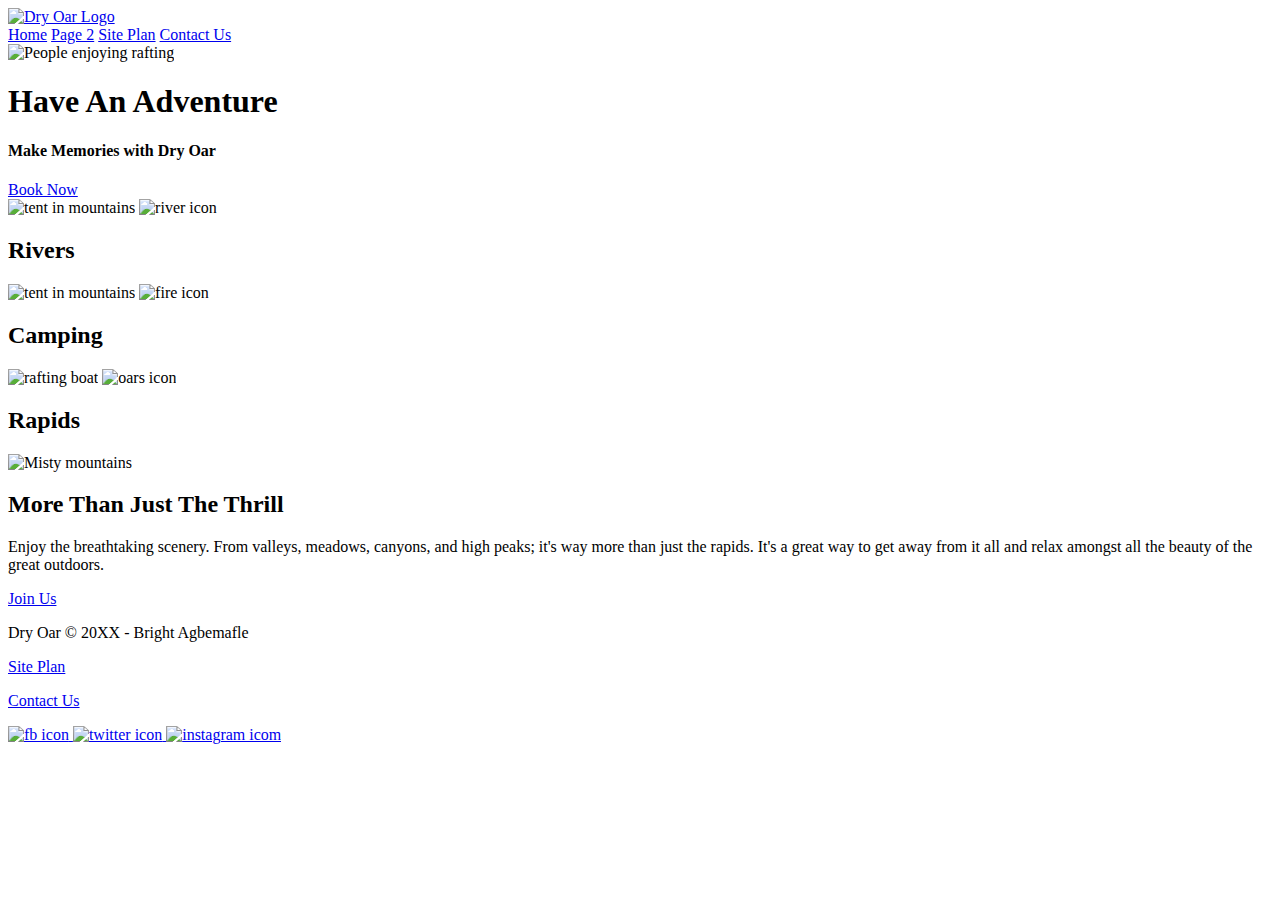
==== wwr/index.html @ ba664ca0 "Added a Home page" ====
<!DOCTYPE html>
<html lang="en">
<head>
    <meta charset="UTF-8">
    <meta name="viewport" content="width=device-width, initial-scale=1.0">
    <title>Whitewater Rafting Vacations | Dry Oar Boating | Home</title>
</head>
<body>
    <header>
        <a id="logo_link" href="index.html" >
            <img class="logo" src="images/logo.png" alt="Dry Oar Logo">
        </a>
        <nav>
            <a href="index.html">Home</a>
            <a href="#">Page 2</a>
            <a href="site-plan-rafting.html">Site Plan</a>
            <a href="contactus.html">Contact Us</a>
        </nav>
    </header>
    <div id="hero">
        <div id="hero-box">
            <img id="hero-img" src="images/hero.png" alt="People enjoying rafting">
        </div>
        <section id="hero-msg">
            <h1 class="home-title">Have An Adventure</h1>
            <h4> Make Memories with Dry Oar </h4>
            <div class="button-box">
                <a class="book" href="contactus.html">Book Now</a>
            </div>
        </section>
    </div>
    <main class="home-grid">
        <section class="rivers-card">
            <img class="card-img" src="images/rivers.jpg" alt="tent in mountains">
            <img class="icon" src="images/river_icon.png" alt="river icon">
            <h2>Rivers</h2>
        </section>
        <section class="camping-card">
            <img class="card-img" src="images/camping.jpg" alt="tent in mountains">
            <img class="icon" src="images/fire_icon.png" alt="fire icon">
            <h2>Camping</h2>
        </section>
        <section class="rapids-card">
            <img class="card-img" src="images/rapids.jpg" alt="rafting boat">
            <img class="icon" src="images/oars.png" alt="oars icon">
            <h2>Rapids</h2>
        </section>
        <img class="mountains" src="images/mountains.jpg" alt="Misty mountains">
        <section class="msg">
            <h2>More Than Just The Thrill</h2>
            <p>Enjoy the breathtaking scenery. From valleys, meadows, canyons, and high peaks; it's way more than just the rapids. It's a great way to get away from it all and relax amongst all the beauty of the great outdoors. </p>
            <a class="join" href="rivers.html">Join Us</a>
        </section>
    </main>
    <footer>
        <p>Dry Oar &copy; 20XX - Bright Agbemafle</p>
        <p><a href="site-plan-rafting.html">Site Plan</a></p>
        <p><a href="contactus.html">Contact Us</a></p>
        <div class="social">
            <a href="https://facebook.com">
                <img src="images/facebook.png" alt="fb icon">
            </a>
            <a href="https://twitter.com">
                <img src="images/twitter.png" alt="twitter icon">
            </a>
            <a href="https://instagram.com">
                <img src="images/instagram.png" alt="instagram icom">
            </a>
        </div>
    </footer>
    
</body>
</html>
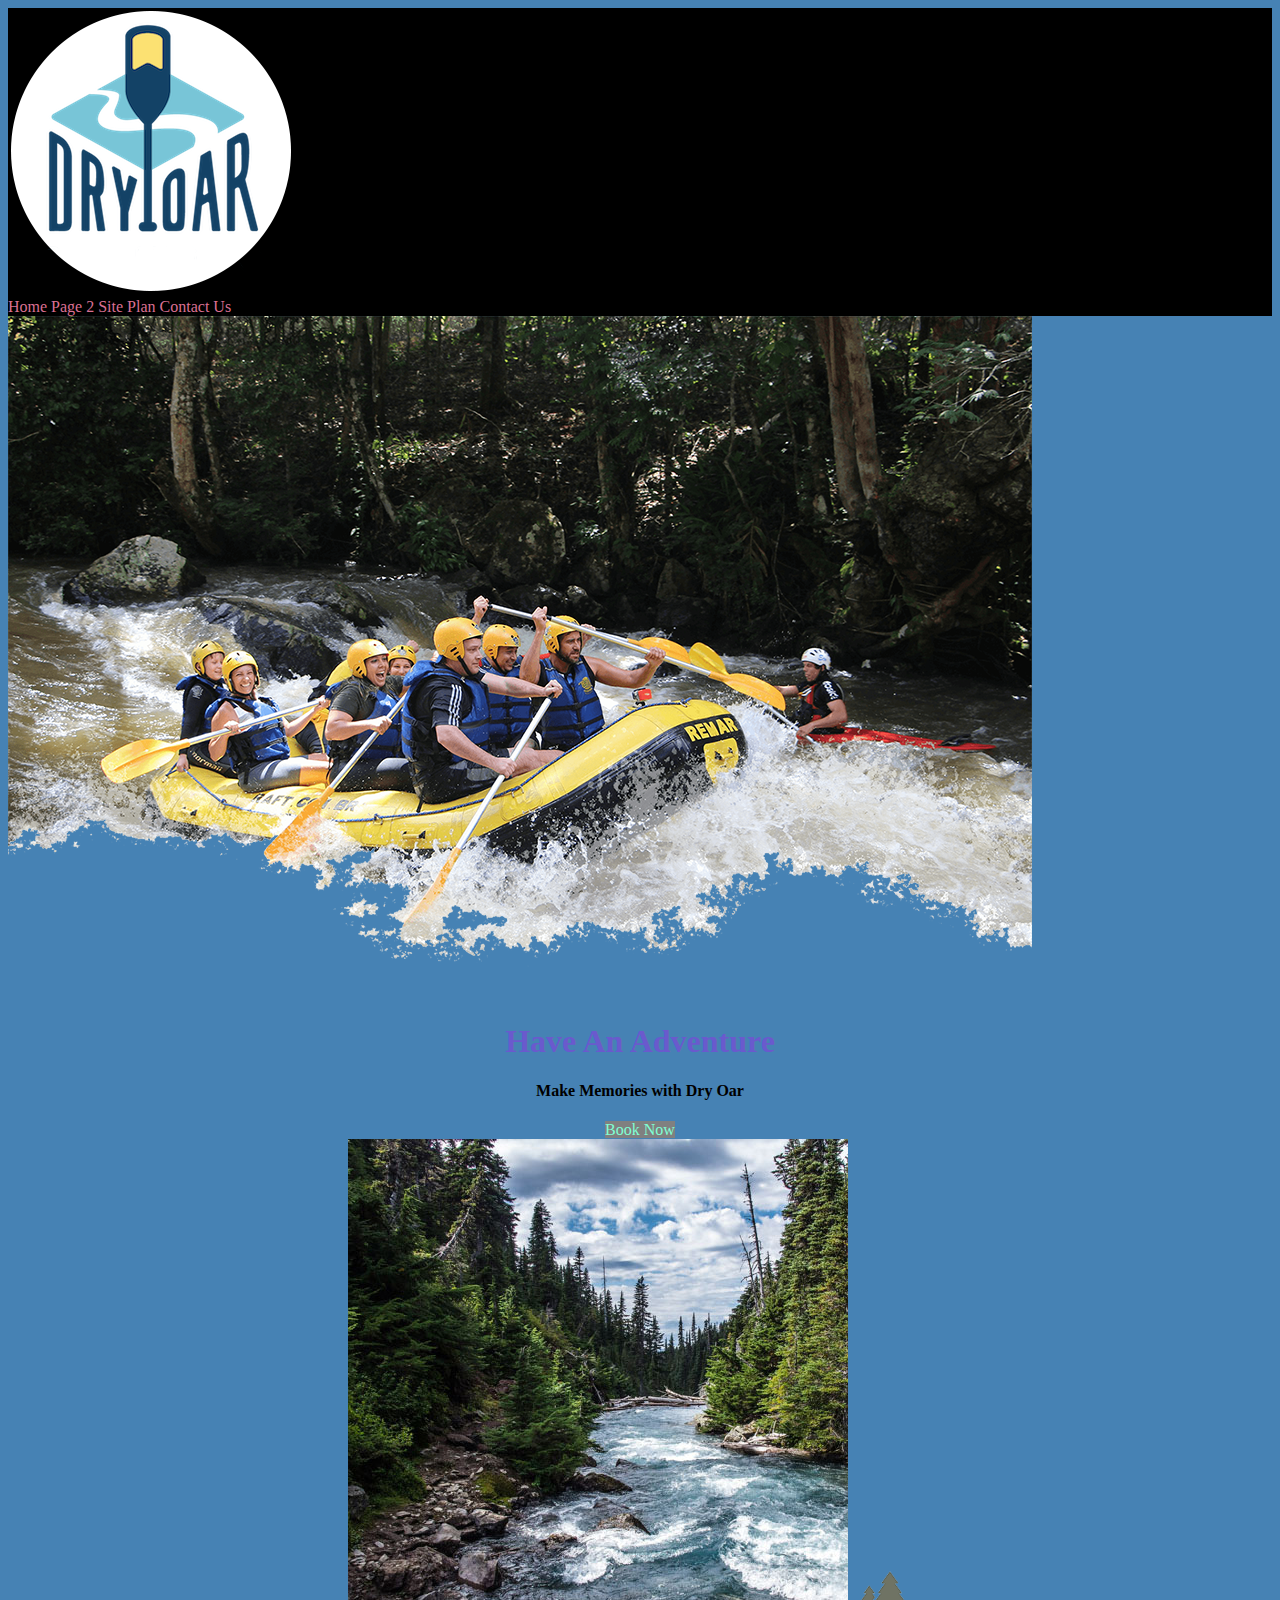
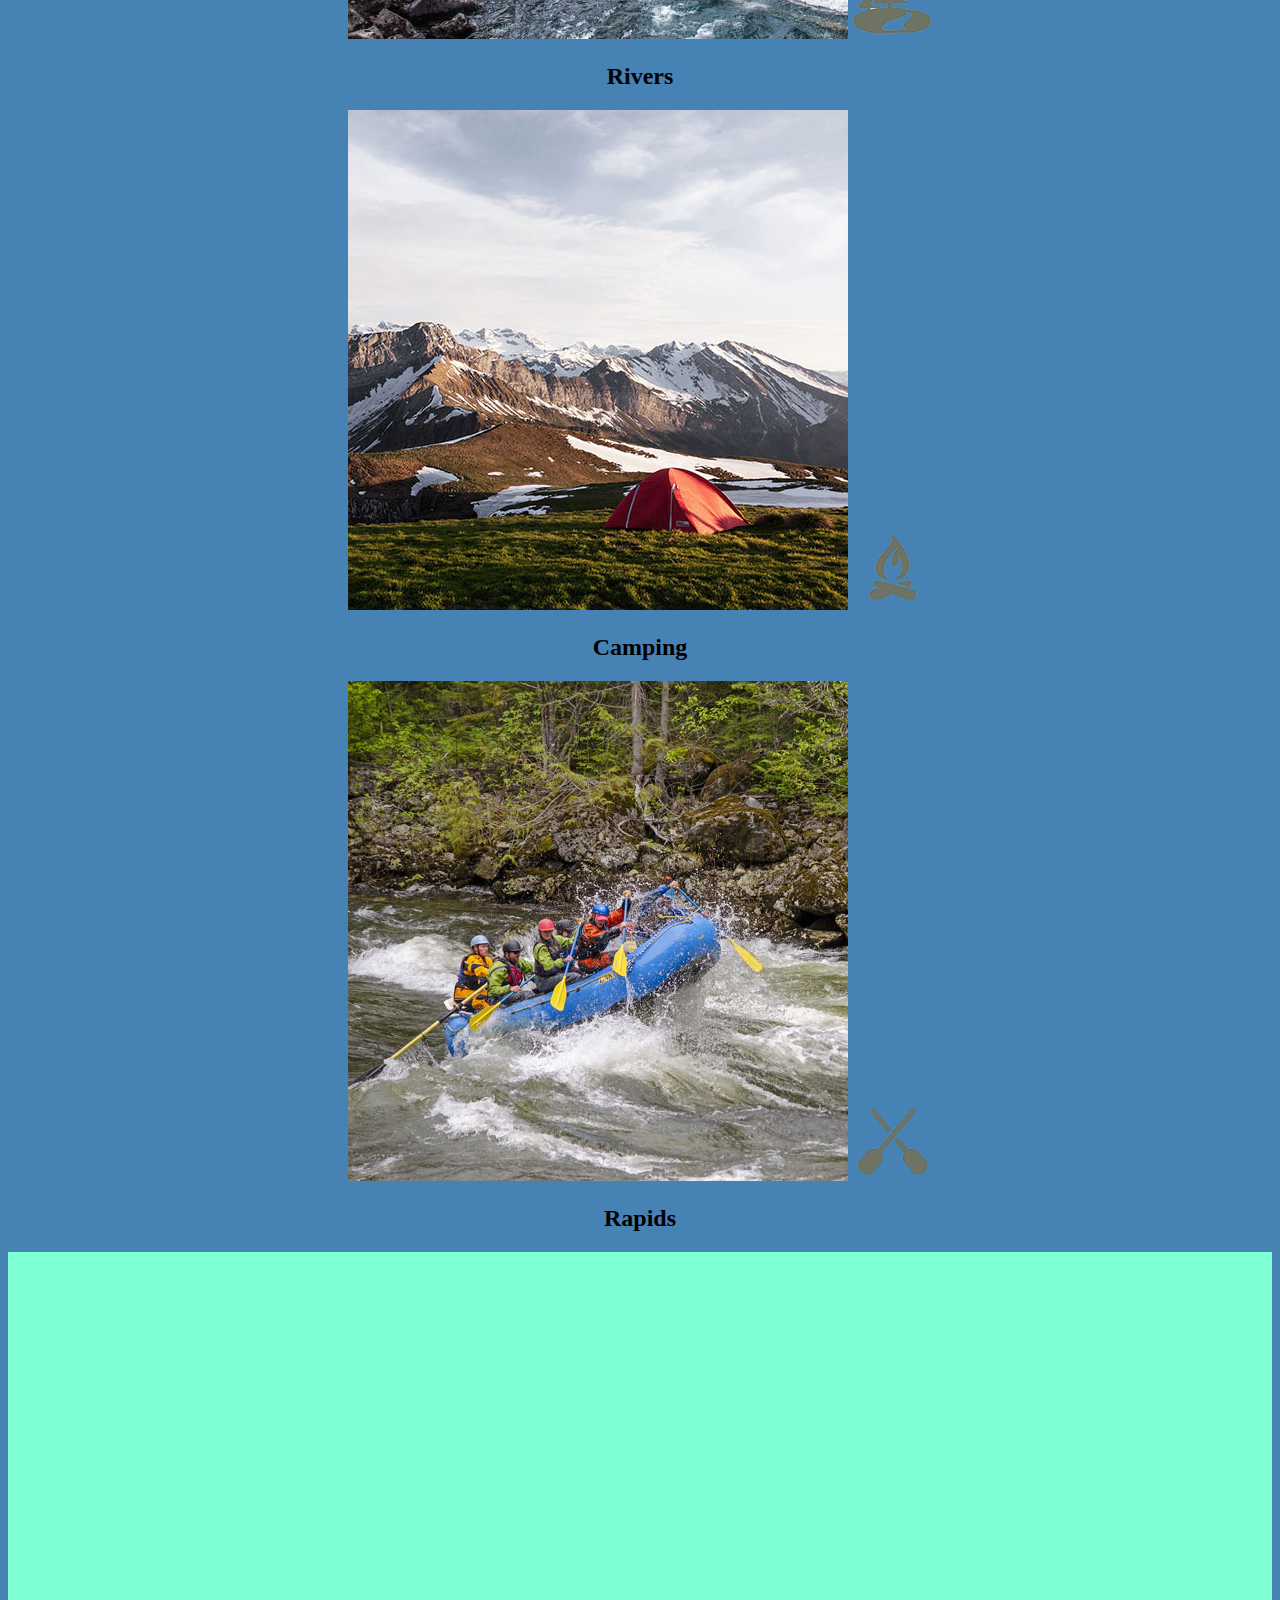
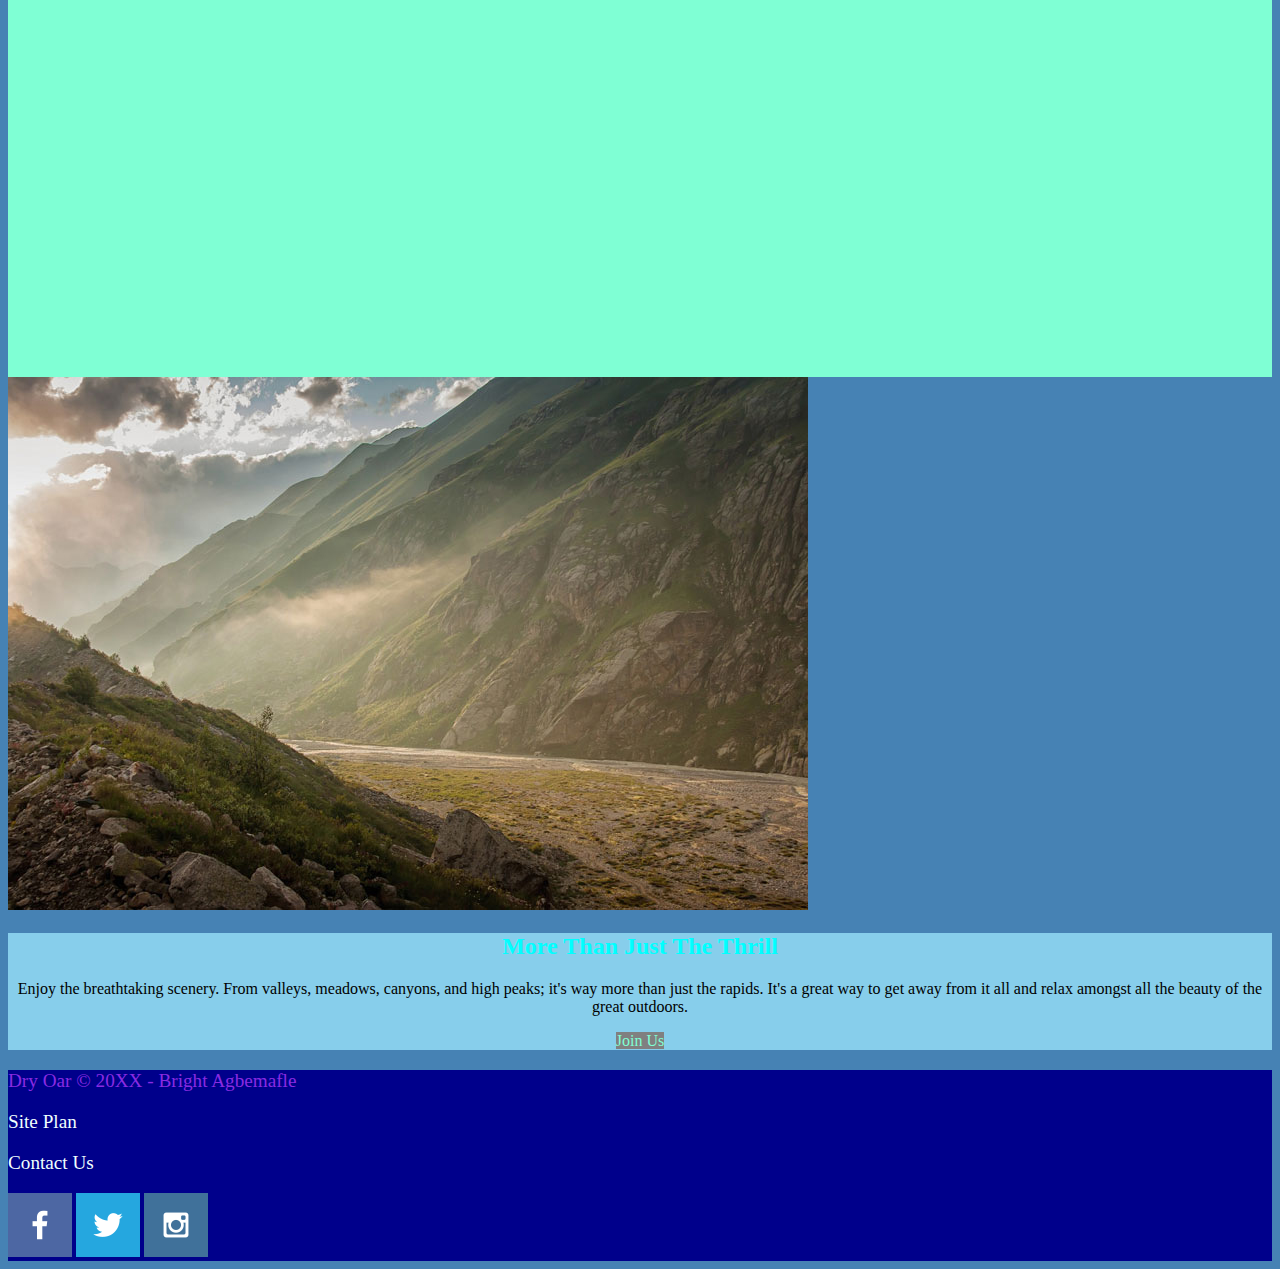
==== commit 577e5aa0: "added few css" ====
--- a/wwr/index.html
+++ b/wwr/index.html
@@ -4,70 +4,73 @@
     <meta charset="UTF-8">
     <meta name="viewport" content="width=device-width, initial-scale=1.0">
     <title>Whitewater Rafting Vacations | Dry Oar Boating | Home</title>
+    <link rel="stylesheet" href="styles/style.css">
 </head>
 <body>
-    <header>
-        <a id="logo_link" href="index.html" >
-            <img class="logo" src="images/logo.png" alt="Dry Oar Logo">
-        </a>
-        <nav>
-            <a href="index.html">Home</a>
-            <a href="#">Page 2</a>
-            <a href="site-plan-rafting.html">Site Plan</a>
-            <a href="contactus.html">Contact Us</a>
-        </nav>
-    </header>
-    <div id="hero">
-        <div id="hero-box">
-            <img id="hero-img" src="images/hero.png" alt="People enjoying rafting">
+    <div id="content">
+        <header>
+            <a id="logo_link" href="index.html" >
+                <img class="logo" src="images/logo.png" alt="Dry Oar Logo">
+            </a>
+            <nav>
+                <a href="index.html">Home</a>
+                <a href="#">Page 2</a>
+                <a href="site-plan-rafting.html">Site Plan</a>
+                <a href="contactus.html">Contact Us</a>
+            </nav>
+        </header>
+        <div id="hero">
+            <div id="hero-box">
+                <img id="hero-img" src="images/hero.png" alt="People enjoying rafting">
+            </div>
+            <section id="hero-msg">
+                <h1 class="home-title">Have An Adventure</h1>
+                <h4> Make Memories with Dry Oar </h4>
+                <div class="button-box">
+                    <a class="book" href="contactus.html">Book Now</a>
+                </div>
+            </section>
         </div>
-        <section id="hero-msg">
-            <h1 class="home-title">Have An Adventure</h1>
-            <h4> Make Memories with Dry Oar </h4>
-            <div class="button-box">
-                <a class="book" href="contactus.html">Book Now</a>
+        <main class="home-grid">
+            <section class="rivers-card">
+                <img class="card-img" src="images/rivers.jpg" alt="tent in mountains">
+                <img class="icon" src="images/river_icon.png" alt="river icon">
+                <h2>Rivers</h2>
+            </section>
+            <section class="camping-card">
+                <img class="card-img" src="images/camping.jpg" alt="tent in mountains">
+                <img class="icon" src="images/fire_icon.png" alt="fire icon">
+                <h2>Camping</h2>
+            </section>
+            <section class="rapids-card">
+                <img class="card-img" src="images/rapids.jpg" alt="rafting boat">
+                <img class="icon" src="images/oars.png" alt="oars icon">
+                <h2>Rapids</h2>
+            </section>
+            <div id="background"></div>
+            <img class="mountains" src="images/mountains.jpg" alt="Misty mountains">
+            <section class="msg">
+                <h2>More Than Just The Thrill</h2>
+                <p>Enjoy the breathtaking scenery. From valleys, meadows, canyons, and high peaks; it's way more than just the rapids. It's a great way to get away from it all and relax amongst all the beauty of the great outdoors. </p>
+                <a class="join" href="rivers.html">Join Us</a>
+            </section>
+        </main>
+        <footer>
+            <p>Dry Oar &copy; 20XX - Bright Agbemafle</p>
+            <p><a href="site-plan-rafting.html">Site Plan</a></p>
+            <p><a href="contactus.html">Contact Us</a></p>
+            <div class="social">
+                <a href="https://facebook.com" target="_blank">
+                    <img src="images/facebook.png" alt="fb icon">
+                </a>
+                <a href="https://twitter.com" target="_blank">
+                    <img src="images/twitter.png" alt="twitter icon">
+                </a>
+                <a href="https://instagram.com" target="_blank">
+                    <img src="images/instagram.png" alt="instagram icom">
+                </a>
             </div>
-        </section>
+        </footer>
     </div>
-    <main class="home-grid">
-        <section class="rivers-card">
-            <img class="card-img" src="images/rivers.jpg" alt="tent in mountains">
-            <img class="icon" src="images/river_icon.png" alt="river icon">
-            <h2>Rivers</h2>
-        </section>
-        <section class="camping-card">
-            <img class="card-img" src="images/camping.jpg" alt="tent in mountains">
-            <img class="icon" src="images/fire_icon.png" alt="fire icon">
-            <h2>Camping</h2>
-        </section>
-        <section class="rapids-card">
-            <img class="card-img" src="images/rapids.jpg" alt="rafting boat">
-            <img class="icon" src="images/oars.png" alt="oars icon">
-            <h2>Rapids</h2>
-        </section>
-        <img class="mountains" src="images/mountains.jpg" alt="Misty mountains">
-        <section class="msg">
-            <h2>More Than Just The Thrill</h2>
-            <p>Enjoy the breathtaking scenery. From valleys, meadows, canyons, and high peaks; it's way more than just the rapids. It's a great way to get away from it all and relax amongst all the beauty of the great outdoors. </p>
-            <a class="join" href="rivers.html">Join Us</a>
-        </section>
-    </main>
-    <footer>
-        <p>Dry Oar &copy; 20XX - Bright Agbemafle</p>
-        <p><a href="site-plan-rafting.html">Site Plan</a></p>
-        <p><a href="contactus.html">Contact Us</a></p>
-        <div class="social">
-            <a href="https://facebook.com">
-                <img src="images/facebook.png" alt="fb icon">
-            </a>
-            <a href="https://twitter.com">
-                <img src="images/twitter.png" alt="twitter icon">
-            </a>
-            <a href="https://instagram.com">
-                <img src="images/instagram.png" alt="instagram icom">
-            </a>
-        </div>
-    </footer>
-    
 </body>
 </html>--- a/wwr/styles/style.css
+++ b/wwr/styles/style.css
@@ -0,0 +1,78 @@
+div ::content{
+    max-width: 1600px;
+    margin : 0 auto;
+}
+nav a {
+    text-align: center;
+    color: palevioletred;
+    text-decoration: none;
+}
+#hero-msg h1, #hero-msg h4{
+    text-align: center;
+}
+.button-box {
+    text-align: center;
+}
+main section {
+    text-align: center;
+}
+#background {
+    height: 725px;
+}
+body {
+    background-color: steelblue;
+}
+header {
+    background-color: black;
+}
+nav a:hover {
+    background-color: white;
+    color: black;
+}
+.book, .join {
+    background-color: grey;
+    color: aquamarine;
+    text-decoration: none;
+}
+.book:hover, .join:hover {
+    background-color: white;
+    color: bisque;
+}
+#background {
+    background-color: aquamarine;
+}
+.msg {
+    background-color: skyblue;
+}
+.msg h2 {
+    color: aqua;
+}
+.msg p {
+    color: black;
+}
+footer {
+    background-color: darkblue;
+    color: blueviolet;
+}
+footer a {
+    color: azure;
+    text-decoration: none;
+}
+footer a:hover {
+    color: seagreen;
+}
+footer p {
+    font-size: 1.2em;
+}
+footer p a:hover {
+    text-decoration: underline;
+}
+.home-title {
+    color: slateblue;
+}
+h4 {
+    color: black;
+}
+.icon {
+    width: 80px;
+}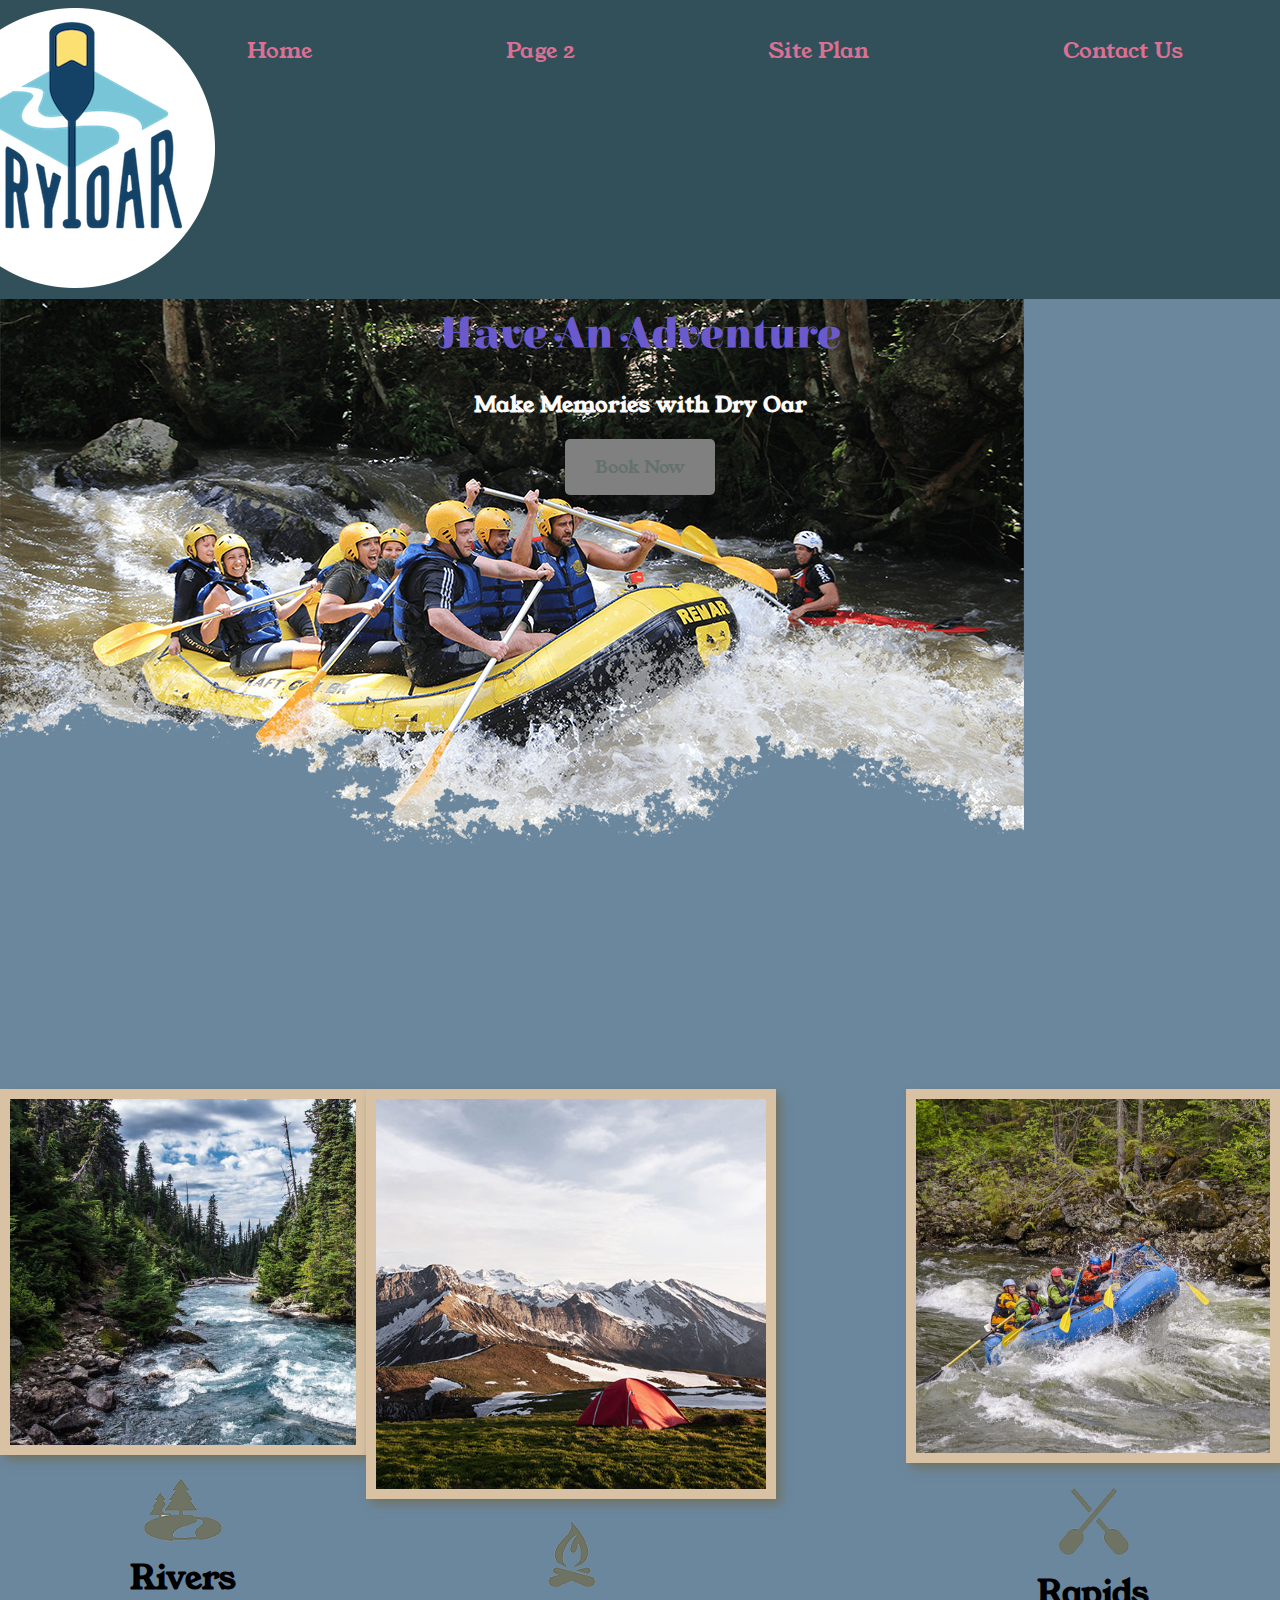
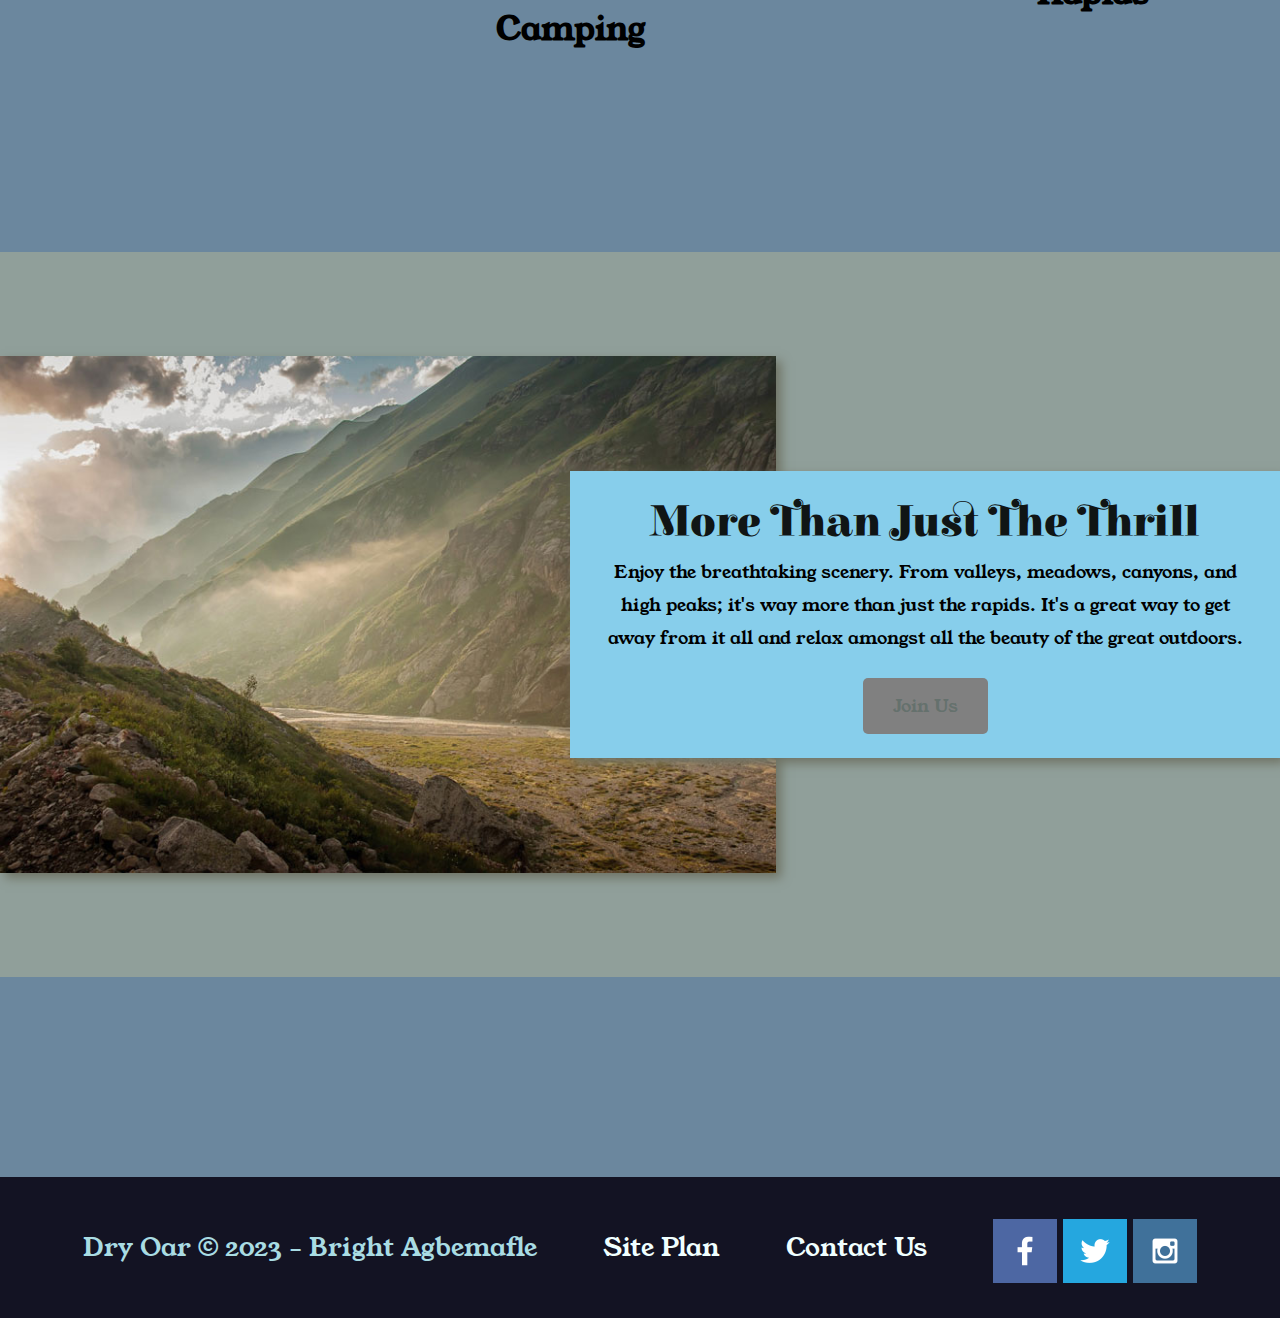
==== commit c9f49d89: "added css" ====
--- a/wwr/index.html
+++ b/wwr/index.html
@@ -33,7 +33,7 @@
         </div>
         <main class="home-grid">
             <section class="rivers-card">
-                <img class="card-img" src="images/rivers.jpg" alt="tent in mountains">
+                <img class="card-img" src="images/rivers.jpg" alt="river in forest">
                 <img class="icon" src="images/river_icon.png" alt="river icon">
                 <h2>Rivers</h2>
             </section>
@@ -56,7 +56,7 @@
             </section>
         </main>
         <footer>
-            <p>Dry Oar &copy; 20XX - Bright Agbemafle</p>
+            <p>Dry Oar &copy; 2023 - Bright Agbemafle</p>
             <p><a href="site-plan-rafting.html">Site Plan</a></p>
             <p><a href="contactus.html">Contact Us</a></p>
             <div class="social">
--- a/wwr/styles/style.css
+++ b/wwr/styles/style.css
@@ -1,11 +1,19 @@
-div ::content{
+@import url('https://fonts.googleapis.com/css2?family=Elsie+Swash+Caps&display=swap');
+@import url('https://fonts.googleapis.com/css2?family=Young+Serif&display=swap');
+
+div::content{
     max-width: 1600px;
     margin : 0 auto;
 }
-nav a {
+nav {
+    display: flex;
+    justify-content: space-around;
+}
+nav a {  
     text-align: center;
     color: palevioletred;
     text-decoration: none;
+    padding: 35px;
 }
 #hero-msg h1, #hero-msg h4{
     text-align: center;
@@ -15,51 +23,122 @@
 }
 main section {
     text-align: center;
+}
+main section img {
+    box-sizing: border-box;
 }
 #background {
     height: 725px;
+    background-color: rgb(144, 159, 154);
+    grid-column: 1/11;
+    grid-row: 4/9;
 }
 body {
-    background-color: steelblue;
-}
+    background-color: rgb(107, 135, 158);
+    font-family: "Young Serif", "Open sans", "Cherry Sash";
+    font-size: 22px;
+    margin: 0;
+    padding: 0;
+}
+h2 {
+    margin: 0;
+}
+#logo_link {
+    padding-top: 5px;
+    justify-self: center;
+    align-self: center;
+}
+
 header {
-    background-color: black;
+    background-color: rgb(50, 80, 90);
+    display: grid;
+    grid-template-columns: 150px auto;
 }
 nav a:hover {
     background-color: white;
-    color: black;
+    color: rgb(32, 31, 32);
+}
+#hero {
+    display: grid;
+    grid-template-columns: 1fr 3fr 1fr;
+    margin-top: -100px;
+}
+#hero-box {
+    grid-column: 1/4;
+    grid-row: 1/3;
+    z-index: -1;
+}
+#hero-msg {
+    grid-column: 2/3;
+    grid-row: 1/2;
+    margin-top: 100px;
+}
+#her0-msg h4 {
+    color: white;
+}
+.home-grid {
+    display: grid;
+    grid-template-columns: 10fr;
 }
 .book, .join {
     background-color: grey;
-    color: aquamarine;
+    color: rgb(101, 113, 109);
     text-decoration: none;
+    font-size: 18px;
+    padding: 15px 30px;
+    margin-top: 50px;
+    border-radius: 5px;
+}
+.card-img {
+    width: 100%;
+    border: 10px solid #d9c2a3;
+    transition: transform .5s;
+    box-shadow: 5px 5px 10px #6f7364;
+}
+.card-img:hover {
+    opacity: .6;
+    transform: scale(1.1);
+}
+.mountains {
+    width: 100%;
+    grid-column: 2/7;
+    grid-row: 5/8;
+    box-shadow: 5px 5px 10px #6f7364;
 }
 .book:hover, .join:hover {
     background-color: white;
     color: bisque;
 }
-#background {
-    background-color: aquamarine;
-}
 .msg {
     background-color: skyblue;
+    line-height: 1.5em;
+    padding: 35px;
+    grid-column: 6/10;
+    grid-row: 6/7;
+    box-shadow: 5px 5px 10px #6f7364;
 }
 .msg h2 {
-    color: aqua;
+    color: rgb(16, 21, 21);
 }
 .msg p {
     color: black;
+    padding-bottom: 15px;
 }
 footer {
-    background-color: darkblue;
-    color: blueviolet;
+    background-color: rgb(19, 19, 35);
+    color: rgb(169, 220, 227);
+    padding: 25px 50px;
+    margin-top: 200px;
+    display: flex;
+    justify-content: space-around;
+    align-items: center;
 }
 footer a {
     color: azure;
     text-decoration: none;
 }
 footer a:hover {
-    color: seagreen;
+    color: rgb(98, 184, 199);
 }
 footer p {
     font-size: 1.2em;
@@ -67,12 +146,83 @@
 footer p a:hover {
     text-decoration: underline;
 }
+footer .social img {
+    padding-top: 15px;
+}
 .home-title {
     color: slateblue;
+    margin-top: 10px;
 }
 h4 {
-    color: black;
+    color: rgb(253, 250, 250);
 }
 .icon {
     width: 80px;
-}+    padding-top: 10px;
+}
+.home-title, .msg h2 {
+    font-family: "Elsie Swash Caps", "Cherry Sash", "Bradley Hand";
+    font-size: 2em;
+}
+.msg p {
+    font-size: .8em;
+}
+.rivers-card, .camping-card, .rapids-card {
+    margin: 200px 0;
+}
+.rivers-card {
+    grid-column: 2/4;
+    grid-row: 2/3;
+}
+.camping-card {
+    grid-column: 5/7;
+    grid-row: 2/3;
+}
+.rapids-card {
+    grid-column: 8/10;
+    grid-row: 2/3;
+}
+
+
+
+@media screen and (max-width: 900px) {
+    #hero, .home-grid {
+        display: block;
+        height: auto;
+    }
+    nav, footer {
+        flex-direction: column;
+    }
+    nav a {
+        display: block;
+        padding: 15px;
+    }
+    #hero {
+        margin-top: 0;
+    }
+    #hero-msg {
+        margin-top: 0;
+    }
+    #hero-msg h4 {
+        display: none;
+    }
+    .home-title {
+        font-size: 25px;
+        color: #6f7364;
+    }
+    .rivers-card, .camping-card, .rapids-card { 
+        margin: 50px auto;
+        width: 60%;
+    }
+    #background {
+        display: none;
+    }
+    .mountains, .msg {
+        width: 80%;
+        display: block;
+        margin: 0 auto;
+    }
+    footer {
+        margin-top: 25px;
+    }
+}    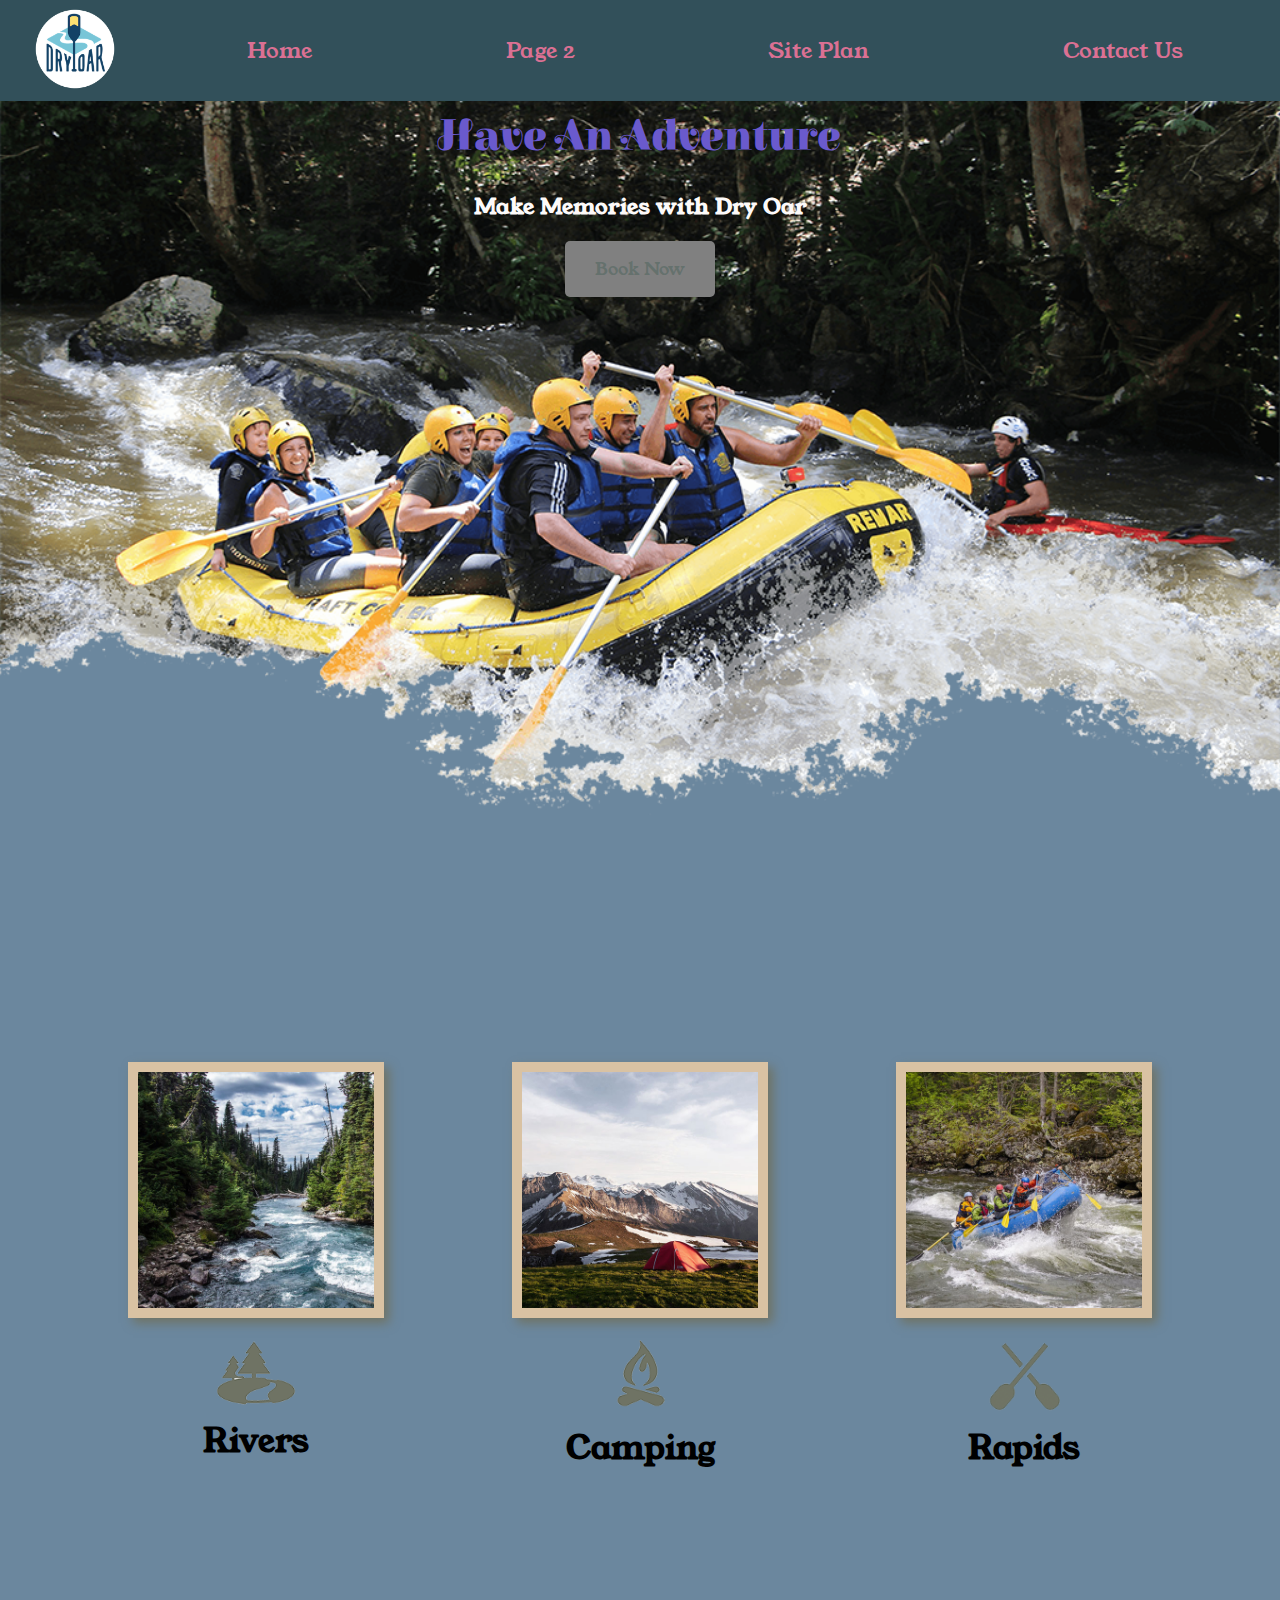
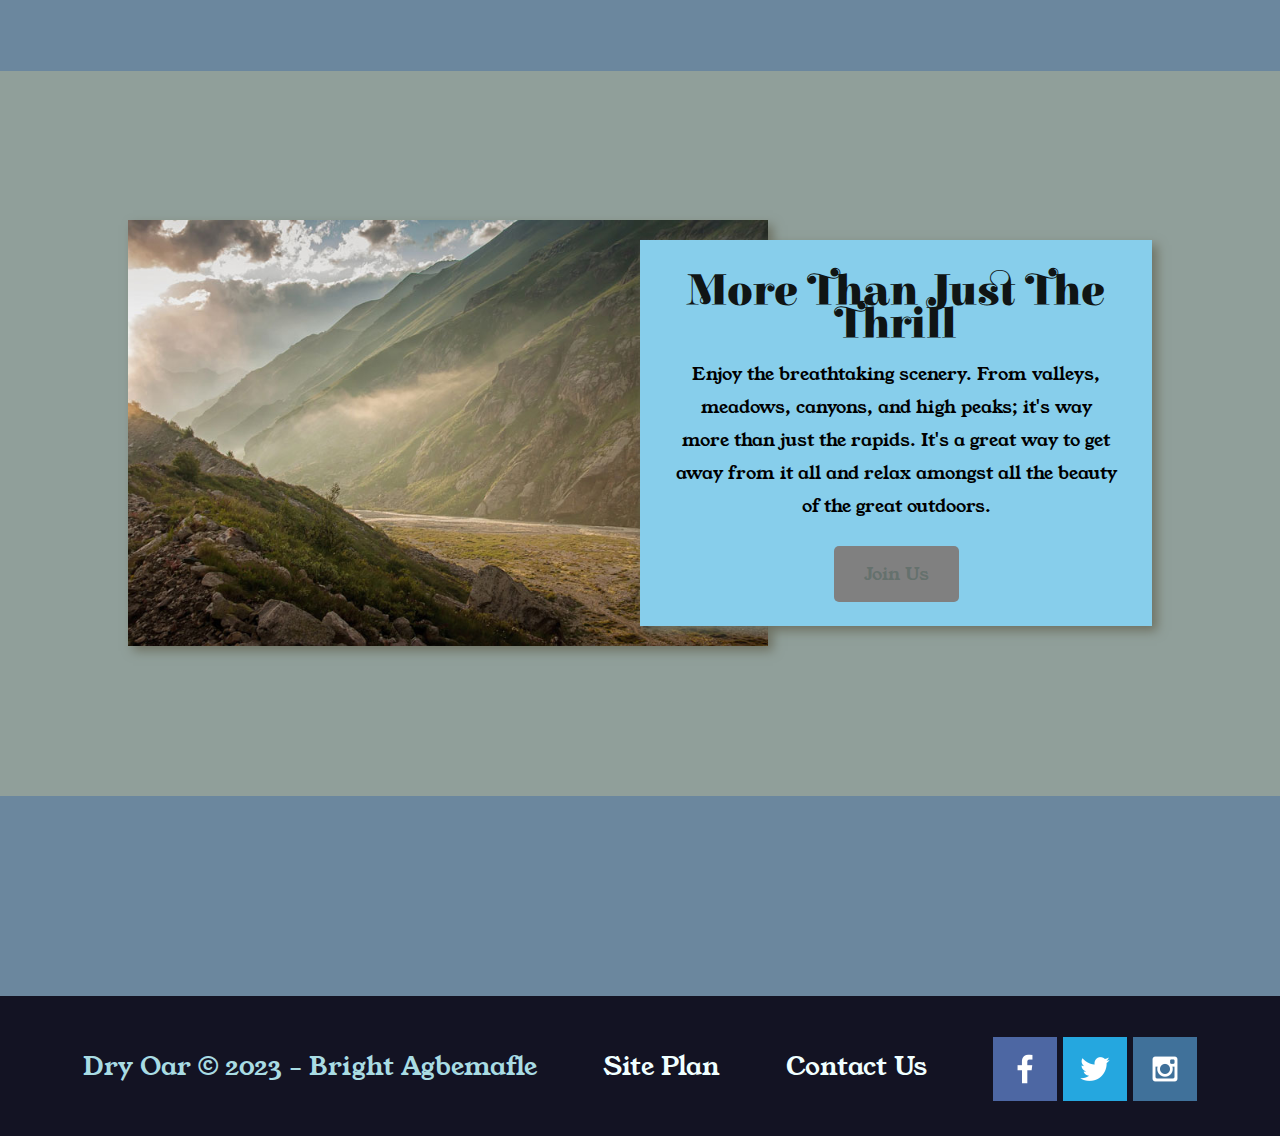
==== commit f046513e: "rivers" ====
--- a/wwr/index.html
+++ b/wwr/index.html
@@ -67,7 +67,7 @@
                     <img src="images/twitter.png" alt="twitter icon">
                 </a>
                 <a href="https://instagram.com" target="_blank">
-                    <img src="images/instagram.png" alt="instagram icom">
+                    <img src="images/instagram.png" alt="instagram icon">
                 </a>
             </div>
         </footer>
--- a/wwr/styles/style.css
+++ b/wwr/styles/style.css
@@ -17,6 +17,9 @@
 }
 #hero-msg h1, #hero-msg h4{
     text-align: center;
+}
+#hero-img {
+    width: 100%;
 }
 .button-box {
     text-align: center;
@@ -78,7 +81,7 @@
 }
 .home-grid {
     display: grid;
-    grid-template-columns: 10fr;
+    grid-template-columns: repeat(10,1fr);
 }
 .book, .join {
     background-color: grey;
@@ -182,6 +185,11 @@
     grid-column: 8/10;
     grid-row: 2/3;
 }
+.logo {
+    height:auto;
+    width:80px;
+}
+
 
 
 
